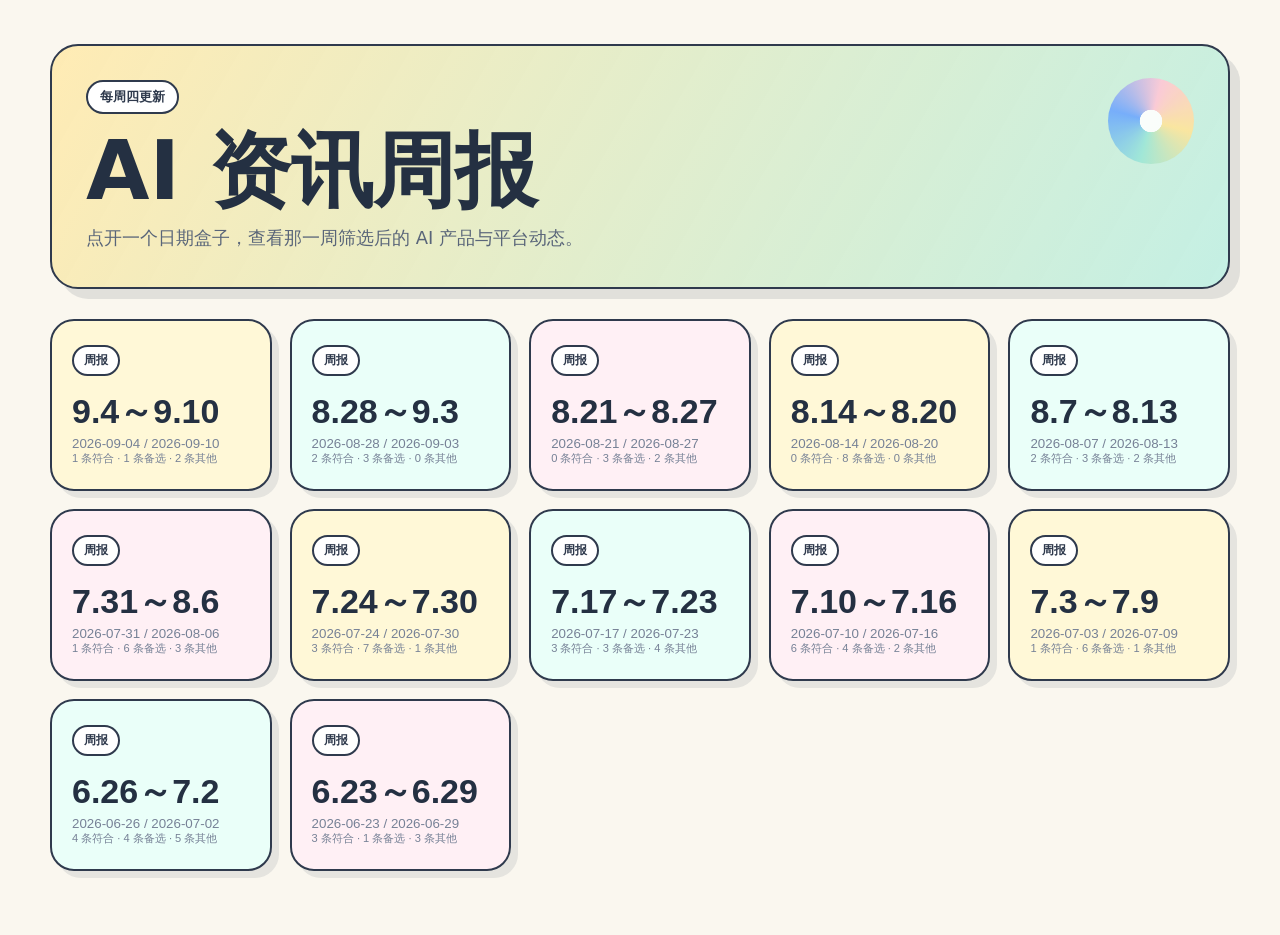
==== ai-news-weekly-v2/site/index.html @ 8bed439b "chore: update weekly ai news v2" ====
<!doctype html>
<html lang="zh-CN">
<head>
  <meta charset="utf-8">
  <meta name="viewport" content="width=device-width, initial-scale=1">
  <title>AI 资讯周报</title>
  <link rel="icon" href="./favicon.svg" type="image/svg+xml">
  <link rel="stylesheet" href="./styles.css">
</head>
<body>
  <main class="shell">
    <section id="home-view" class="view home-view">
      <header class="home-hero">
        <div class="mini-badge">每周四更新</div>
        <h1>AI 资讯周报</h1>
        <p>点开一个日期盒子，查看那一周筛选后的 AI 产品与平台动态。</p>
      </header>
      <section class="week-board" aria-label="周报日期列表">
        <div id="week-cards" class="week-cards"></div>
      </section>
    </section>

    <section id="detail-view" class="view detail-view" hidden>
      <button id="back-home" class="back-button" type="button">返回</button>
      <header class="detail-hero">
        <div class="mini-badge">本周 AI 资讯</div>
        <h2 id="week-title">加载中</h2>
        <p id="week-meta"></p>
      </header>

      <section class="news-section">
        <div class="section-heading">
          <h3>符合要求</h3>
          <span id="preferred-count"></span>
        </div>
        <div id="preferred-list" class="horizontal-list"></div>
      </section>

      <section class="news-section">
        <div class="section-heading">
          <h3>备选</h3>
          <span id="lead-count"></span>
        </div>
        <div id="lead-list" class="horizontal-list"></div>
      </section>

      <section class="news-section other-section">
        <div class="section-heading">
          <h3>其他</h3>
          <span id="other-count"></span>
        </div>
        <div id="other-list" class="other-list"></div>
      </section>
    </section>
  </main>
  <script>window.INITIAL_WEEK = "2026-09-04_2026-09-10";</script>
  <script src="./app.js"></script>
</body>
</html>
---- ai-news-weekly-v2/site/styles.css ----
:root {
  color-scheme: light;
  --ink: #243042;
  --muted: #768196;
  --line: #e8e2d9;
  --blue: #6ea8fe;
  --mint: #9de7d7;
  --sun: #ffe59a;
  --pink: #ffc7d6;
  --paper: #fffdf8;
  --bg: #faf7ef;
}

* { box-sizing: border-box; }

body {
  margin: 0;
  font-family: ui-rounded, "SF Pro Rounded", ui-sans-serif, system-ui, -apple-system, BlinkMacSystemFont, "Segoe UI", sans-serif;
  background: var(--bg);
  color: var(--ink);
}

.shell {
  width: min(1180px, calc(100% - 32px));
  margin: 0 auto;
  padding: 44px 0 64px;
}

.view[hidden] {
  display: none;
}

.home-hero,
.detail-hero {
  position: relative;
  padding: 34px;
  border: 2px solid #2f3a4d;
  border-radius: 28px;
  background:
    linear-gradient(120deg, rgba(255, 229, 154, .72), rgba(157, 231, 215, .6)),
    var(--paper);
  box-shadow: 10px 10px 0 rgba(47, 58, 77, .12);
  overflow: hidden;
}

.home-hero::after,
.detail-hero::after {
  content: "";
  position: absolute;
  right: 34px;
  top: 32px;
  width: 86px;
  height: 86px;
  border-radius: 50%;
  background:
    radial-gradient(circle at center, #fff 0 18%, transparent 19%),
    conic-gradient(from 15deg, var(--pink), var(--sun), var(--mint), var(--blue), var(--pink));
  opacity: .9;
}

.mini-badge {
  display: inline-flex;
  align-items: center;
  min-height: 32px;
  padding: 6px 12px;
  border: 2px solid #2f3a4d;
  border-radius: 999px;
  background: white;
  color: #2f3a4d;
  font-size: 13px;
  font-weight: 800;
}

h1, h2, h3, h4, p {
  letter-spacing: 0;
}

h1 {
  margin: 18px 0 12px;
  font-size: clamp(42px, 8vw, 82px);
  line-height: .96;
}

.home-hero p,
.detail-hero p {
  max-width: 680px;
  margin: 0;
  color: #596579;
  font-size: 18px;
  line-height: 1.7;
}

.week-board {
  margin-top: 30px;
}

.week-cards {
  display: grid;
  grid-template-columns: repeat(auto-fit, minmax(220px, 1fr));
  gap: 18px;
}

.week-card {
  min-height: 172px;
  border: 2px solid #2f3a4d;
  border-radius: 24px;
  background: var(--paper);
  color: var(--ink);
  padding: 20px;
  text-align: left;
  cursor: pointer;
  box-shadow: 7px 7px 0 rgba(47, 58, 77, .1);
  transition: transform .16s ease, box-shadow .16s ease;
}

.week-card:nth-child(3n + 1) { background: #fff8d7; }
.week-card:nth-child(3n + 2) { background: #eafff9; }
.week-card:nth-child(3n + 3) { background: #fff0f5; }

.week-card:hover {
  transform: translateY(-4px);
  box-shadow: 10px 10px 0 rgba(47, 58, 77, .14);
}

.week-card strong {
  display: block;
  margin: 18px 0 8px;
  font-size: 34px;
  line-height: 1;
}

.week-card span,
.week-card small {
  display: block;
  color: var(--muted);
}

.card-sticker {
  width: fit-content;
  padding: 5px 10px;
  border: 2px solid #2f3a4d;
  border-radius: 999px;
  background: white;
  color: #2f3a4d !important;
  font-size: 12px;
  font-weight: 900;
}

.back-button {
  margin: 0 0 18px;
  border: 2px solid #2f3a4d;
  border-radius: 999px;
  background: white;
  color: #2f3a4d;
  padding: 9px 14px;
  font-weight: 800;
  cursor: pointer;
}

h2 {
  margin: 16px 0 10px;
  font-size: clamp(34px, 6vw, 58px);
  line-height: 1;
}

.news-section {
  margin-top: 34px;
}

.section-heading {
  display: flex;
  align-items: center;
  justify-content: space-between;
  margin-bottom: 14px;
}

.section-heading h3 {
  margin: 0;
  font-size: 24px;
}

.section-heading span {
  color: var(--muted);
  font-weight: 800;
}

.horizontal-list {
  display: grid;
  grid-auto-flow: column;
  grid-auto-columns: minmax(280px, 360px);
  gap: 16px;
  overflow-x: auto;
  padding: 0 0 14px;
  scroll-snap-type: x proximity;
}

.news-card {
  min-height: 330px;
  display: flex;
  flex-direction: column;
  scroll-snap-align: start;
  background: white;
  border: 2px solid #2f3a4d;
  border-radius: 22px;
  padding: 18px;
  box-shadow: 7px 7px 0 rgba(47, 58, 77, .1);
}

.tag-row {
  display: flex;
  align-items: center;
  justify-content: space-between;
  gap: 10px;
  color: var(--muted);
  font-weight: 800;
  font-size: 13px;
}

.tag-row span:first-child {
  padding: 4px 9px;
  border-radius: 999px;
  background: #e8f4ff;
  color: #2563a8;
}

h4 {
  margin: 16px 0 0;
  font-size: 19px;
  line-height: 1.45;
}

.news-card p {
  color: #495569;
  line-height: 1.7;
  margin: 12px 0 16px;
  flex: 1;
}

.dual-summary {
  display: grid;
  grid-template-columns: 1fr 1fr;
  gap: 10px;
  margin: 14px 0 16px;
}

.dual-summary > div {
  padding: 12px;
  border-radius: 16px;
  background: #faf8f0;
  border: 1px solid rgba(47, 58, 77, .08);
}

.dual-summary label {
  display: inline-block;
  margin-bottom: 8px;
  color: var(--muted);
  font-size: 12px;
  font-weight: 800;
}

.dual-summary p {
  margin: 0;
  font-size: 14px;
  line-height: 1.7;
}

.card-footer {
  display: flex;
  flex-direction: column;
  gap: 14px;
  align-items: flex-start;
  color: var(--muted);
  font-size: 13px;
}

a {
  color: #2563a8;
  text-decoration: none;
  font-weight: 700;
}

.card-footer a,
.other-card a {
  display: inline-flex;
  align-items: center;
  min-height: 34px;
  padding: 7px 12px;
  border-radius: 999px;
  background: #2f3a4d;
  color: white;
}

.other-section {
  margin-top: 26px;
}

.other-list {
  display: grid;
  grid-template-columns: repeat(auto-fit, minmax(260px, 1fr));
  gap: 12px;
}

.other-card {
  background: rgba(255, 255, 255, .74);
  border: 1px solid var(--line);
  border-radius: 18px;
  padding: 14px;
}

.other-card strong {
  display: block;
  line-height: 1.45;
}

.other-card p {
  margin: 8px 0;
  color: var(--muted);
  line-height: 1.6;
  font-size: 14px;
}

.empty {
  color: var(--muted);
  background: rgba(255, 255, 255, .68);
  border: 2px dashed var(--line);
  border-radius: 18px;
  padding: 18px;
}

@media (max-width: 800px) {
  .shell {
    width: min(100% - 22px, 1180px);
    padding-top: 18px;
  }

  .home-hero,
  .detail-hero {
    padding: 24px;
    border-radius: 24px;
  }

  .home-hero::after,
  .detail-hero::after {
    width: 58px;
    height: 58px;
    right: 18px;
    top: 18px;
  }

  .horizontal-list {
    grid-auto-columns: minmax(260px, 86vw);
  }

  .dual-summary {
    grid-template-columns: 1fr;
  }
}
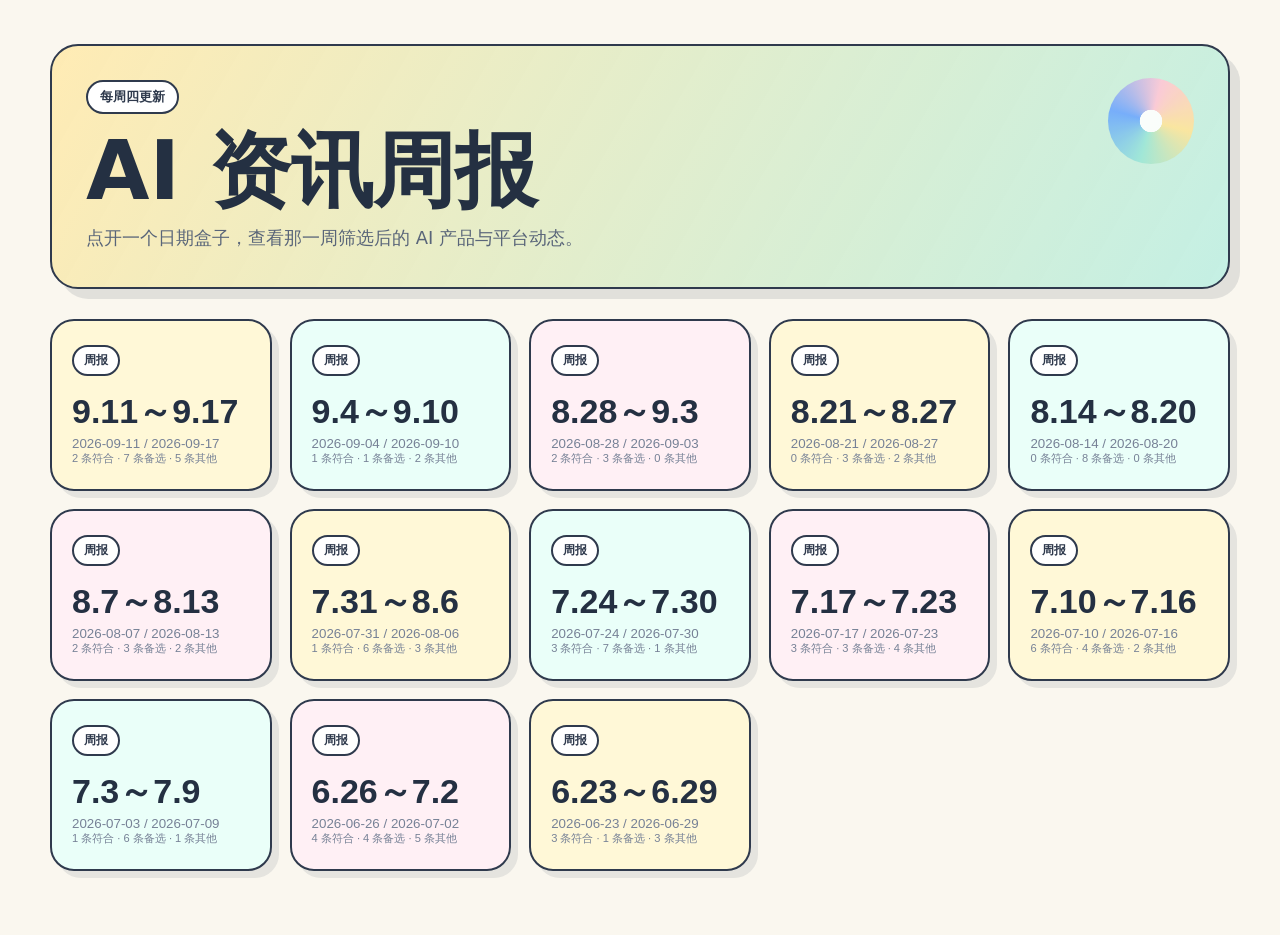
==== commit ce4c2308: "chore: update weekly ai news v2" ====
--- a/ai-news-weekly-v2/site/index.html
+++ b/ai-news-weekly-v2/site/index.html
@@ -53,7 +53,7 @@
       </section>
     </section>
   </main>
-  <script>window.INITIAL_WEEK = "2026-09-04_2026-09-10";</script>
+  <script>window.INITIAL_WEEK = "2026-09-11_2026-09-17";</script>
   <script src="./app.js"></script>
 </body>
 </html>
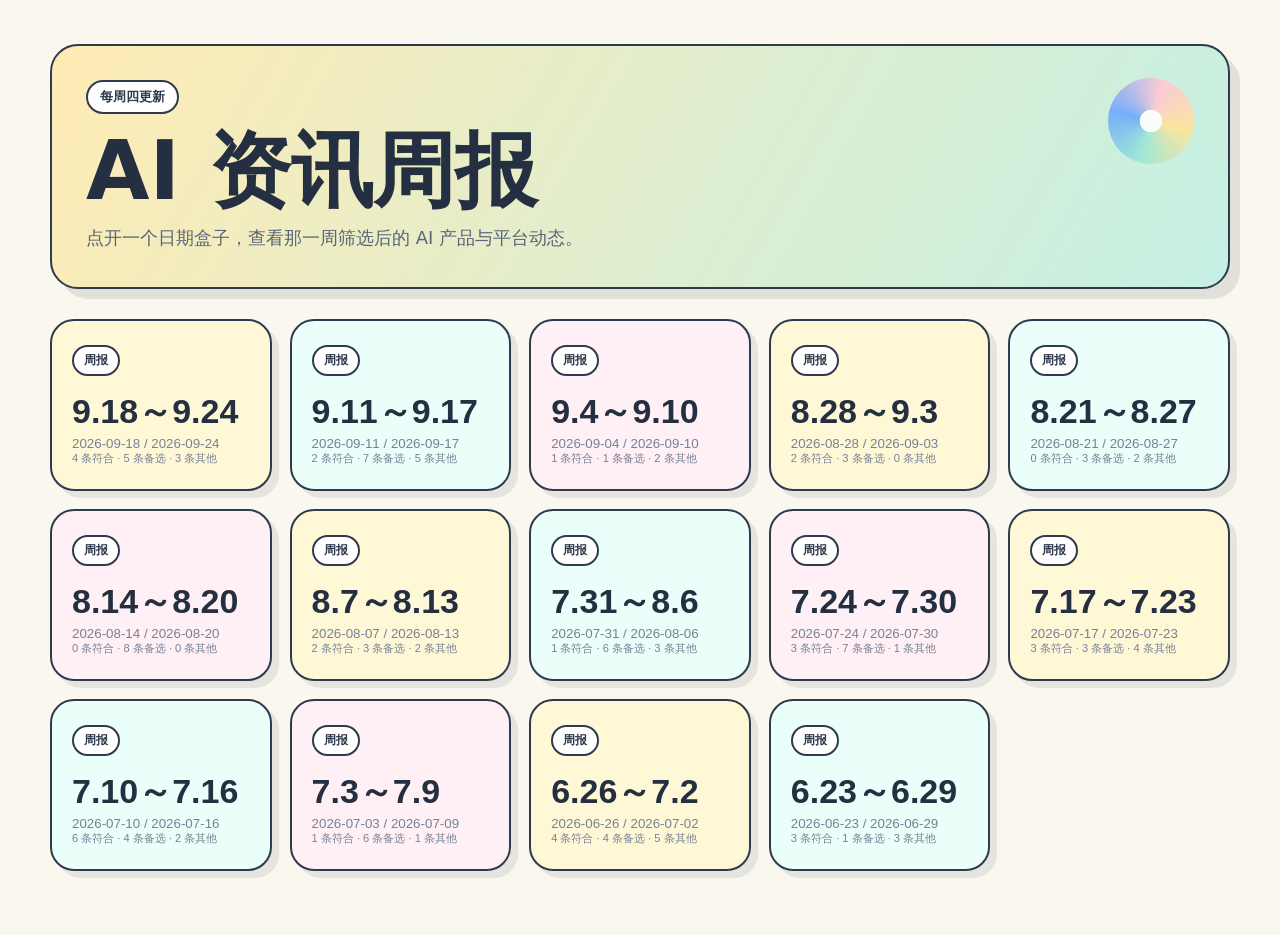
==== commit 2d60acad: "chore: update weekly ai news v2" ====
--- a/ai-news-weekly-v2/site/index.html
+++ b/ai-news-weekly-v2/site/index.html
@@ -53,7 +53,7 @@
       </section>
     </section>
   </main>
-  <script>window.INITIAL_WEEK = "2026-09-11_2026-09-17";</script>
+  <script>window.INITIAL_WEEK = "2026-09-18_2026-09-24";</script>
   <script src="./app.js"></script>
 </body>
 </html>
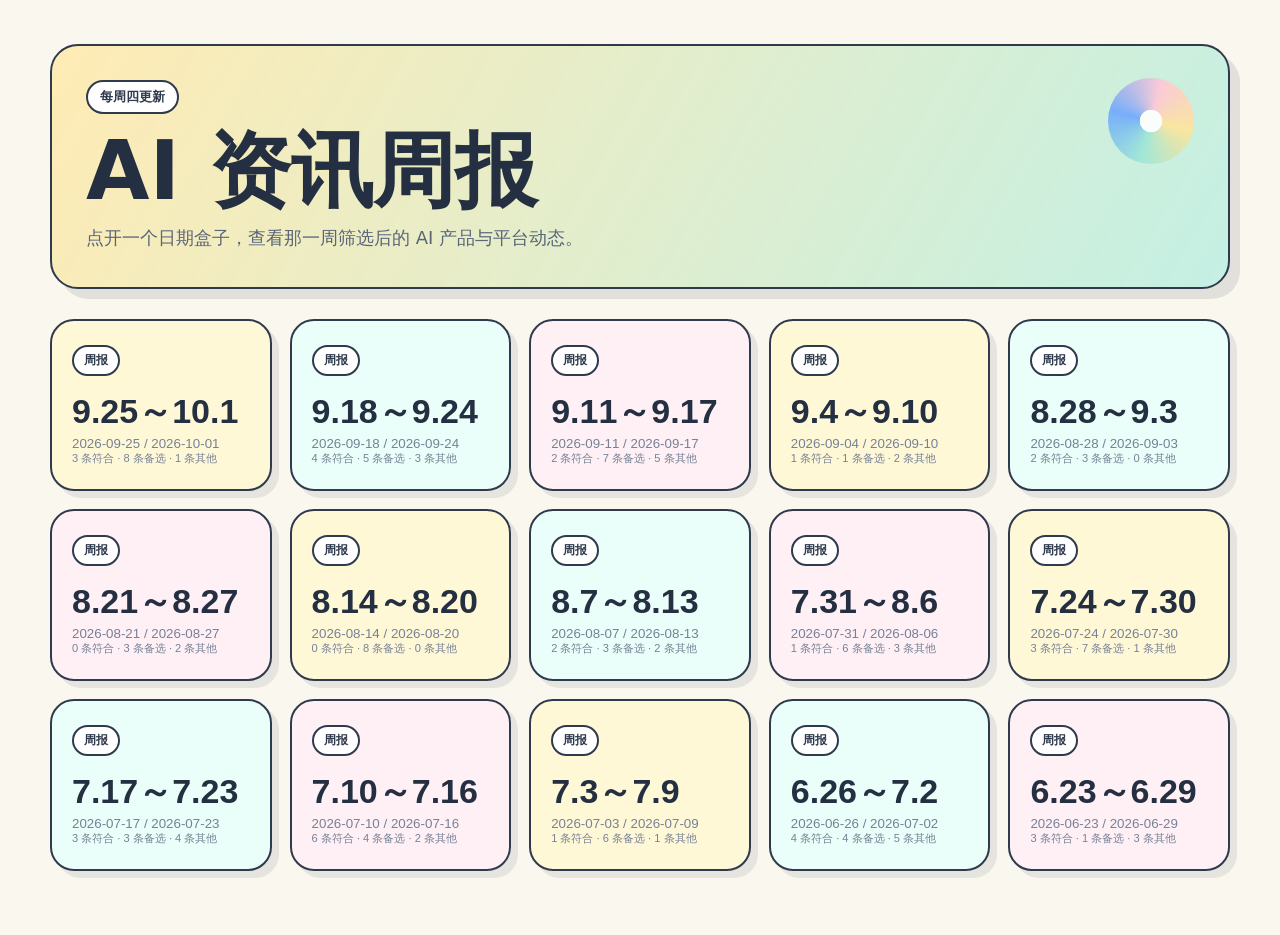
==== commit b6248400: "chore: update weekly ai news v2" ====
--- a/ai-news-weekly-v2/site/index.html
+++ b/ai-news-weekly-v2/site/index.html
@@ -53,7 +53,7 @@
       </section>
     </section>
   </main>
-  <script>window.INITIAL_WEEK = "2026-09-18_2026-09-24";</script>
+  <script>window.INITIAL_WEEK = "2026-09-25_2026-10-01";</script>
   <script src="./app.js"></script>
 </body>
 </html>
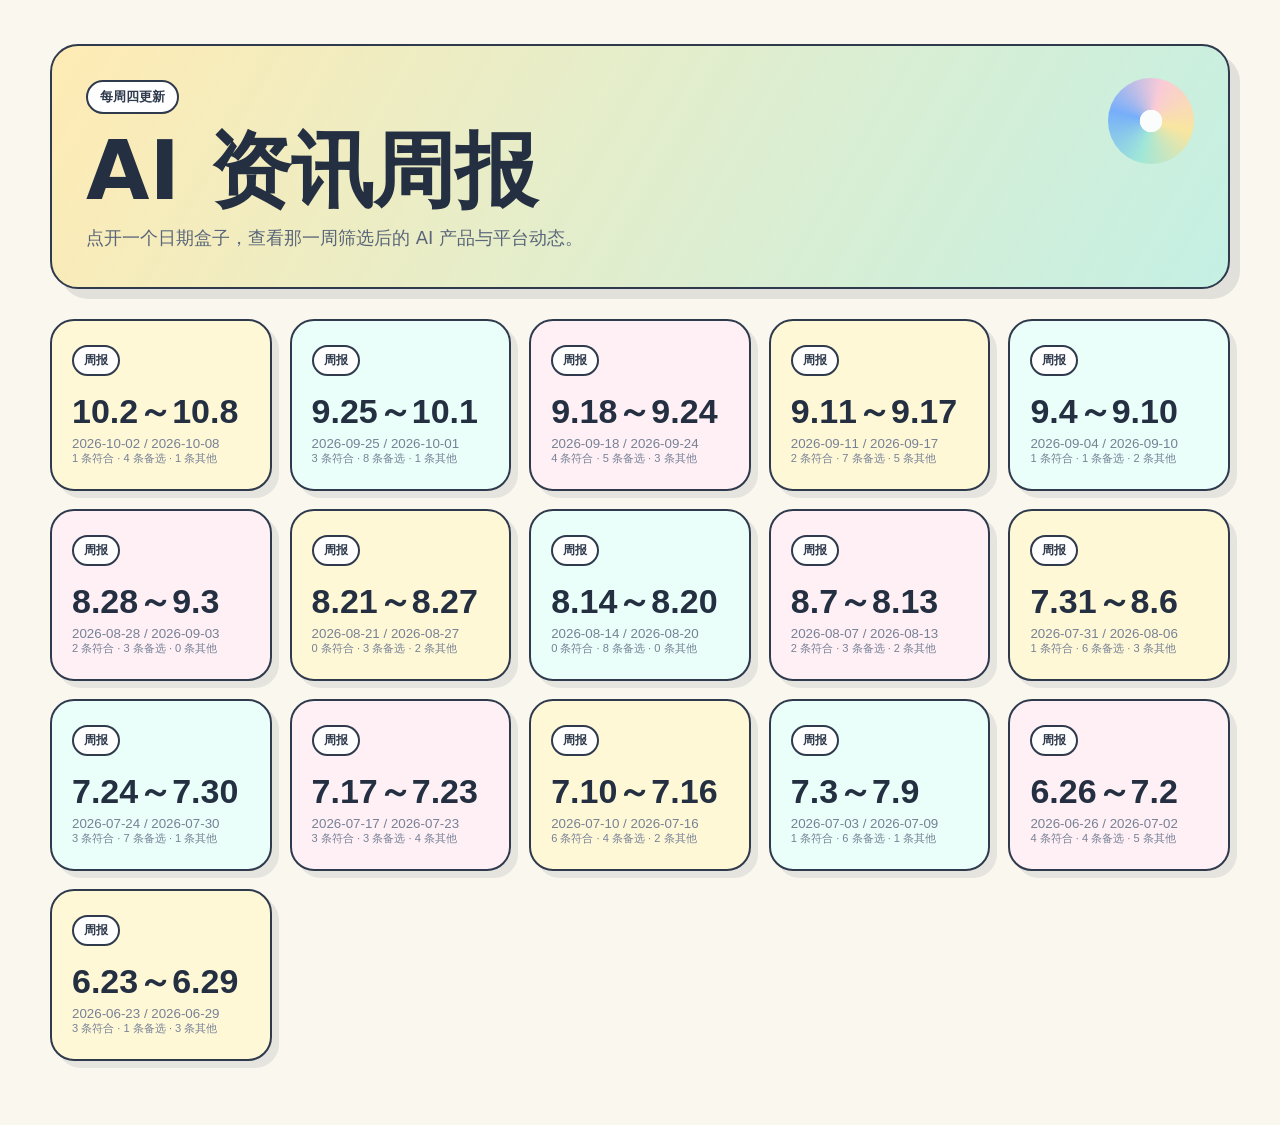
==== commit 9a93b144: "chore: update weekly ai news v2" ====
--- a/ai-news-weekly-v2/site/index.html
+++ b/ai-news-weekly-v2/site/index.html
@@ -53,7 +53,7 @@
       </section>
     </section>
   </main>
-  <script>window.INITIAL_WEEK = "2026-09-25_2026-10-01";</script>
+  <script>window.INITIAL_WEEK = "2026-10-02_2026-10-08";</script>
   <script src="./app.js"></script>
 </body>
 </html>
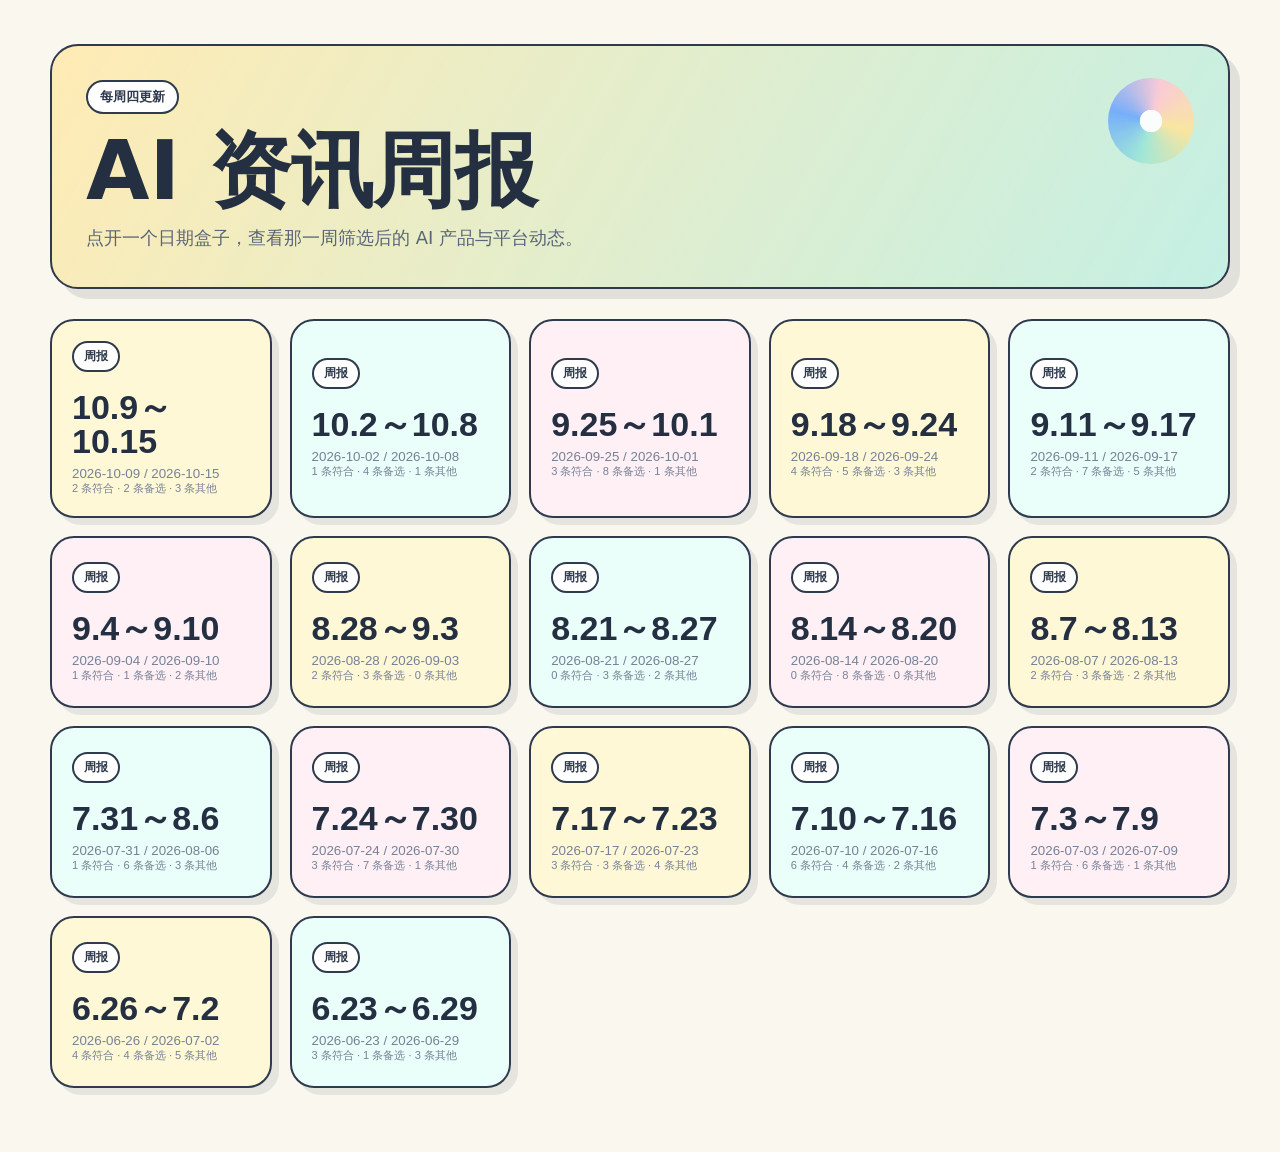
==== commit bc3b2aac: "chore: update weekly ai news v2" ====
--- a/ai-news-weekly-v2/site/index.html
+++ b/ai-news-weekly-v2/site/index.html
@@ -53,7 +53,7 @@
       </section>
     </section>
   </main>
-  <script>window.INITIAL_WEEK = "2026-10-02_2026-10-08";</script>
+  <script>window.INITIAL_WEEK = "2026-10-09_2026-10-15";</script>
   <script src="./app.js"></script>
 </body>
 </html>
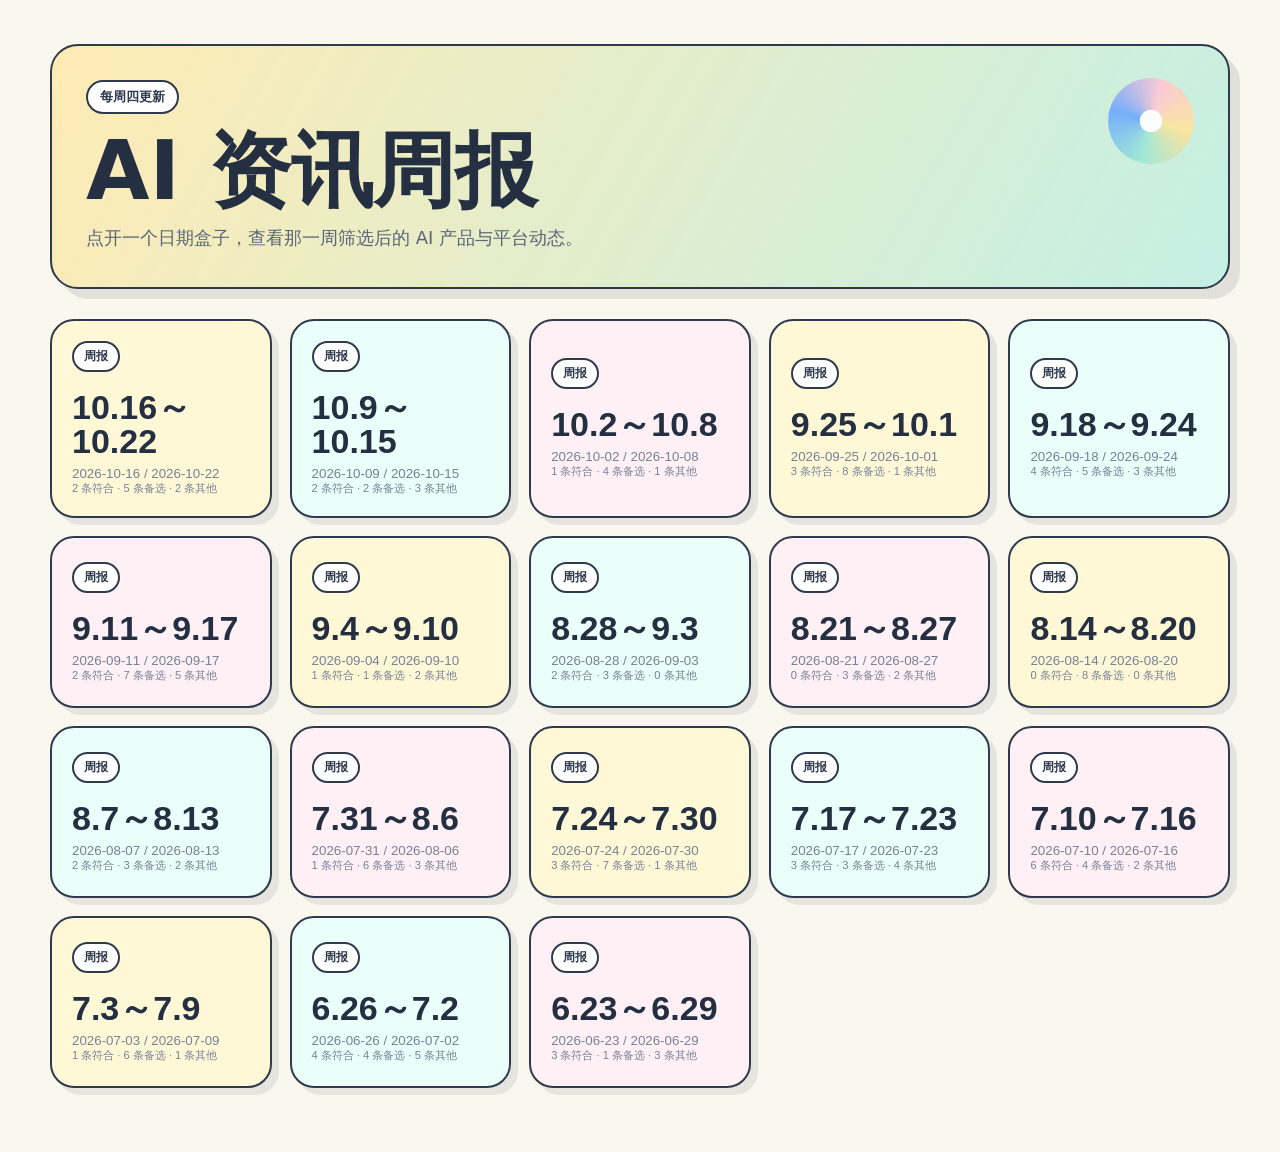
==== commit ef3fb800: "chore: update weekly ai news v2" ====
--- a/ai-news-weekly-v2/site/index.html
+++ b/ai-news-weekly-v2/site/index.html
@@ -53,7 +53,7 @@
       </section>
     </section>
   </main>
-  <script>window.INITIAL_WEEK = "2026-10-09_2026-10-15";</script>
+  <script>window.INITIAL_WEEK = "2026-10-16_2026-10-22";</script>
   <script src="./app.js"></script>
 </body>
 </html>
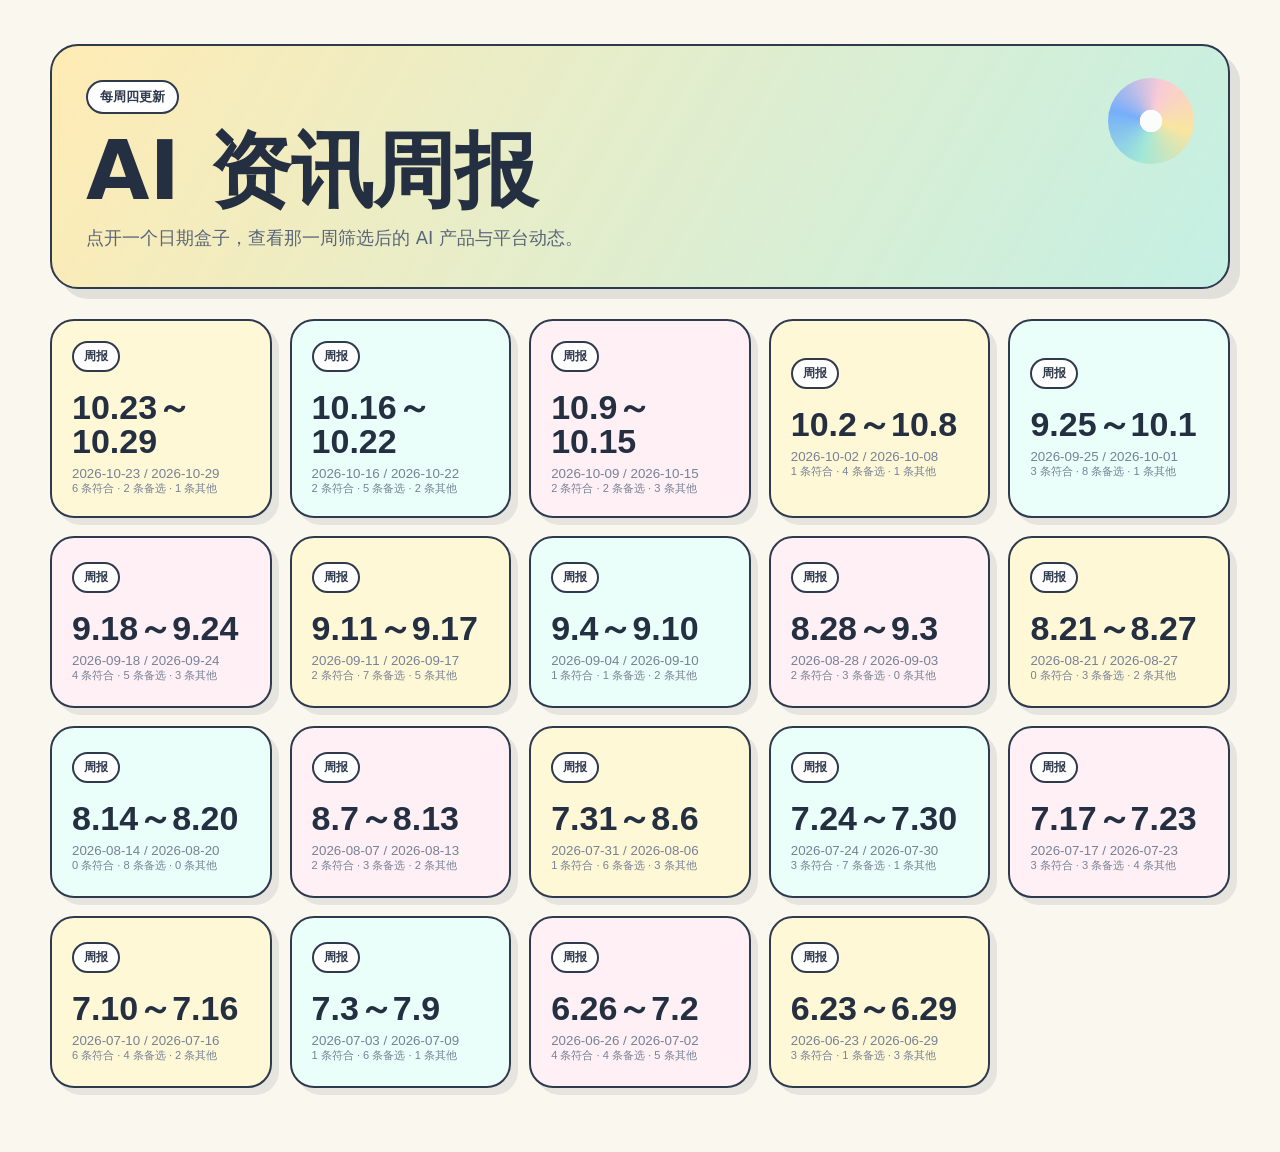
==== commit 382afbc0: "chore: update weekly ai news v2" ====
--- a/ai-news-weekly-v2/site/index.html
+++ b/ai-news-weekly-v2/site/index.html
@@ -53,7 +53,7 @@
       </section>
     </section>
   </main>
-  <script>window.INITIAL_WEEK = "2026-10-16_2026-10-22";</script>
+  <script>window.INITIAL_WEEK = "2026-10-23_2026-10-29";</script>
   <script src="./app.js"></script>
 </body>
 </html>
